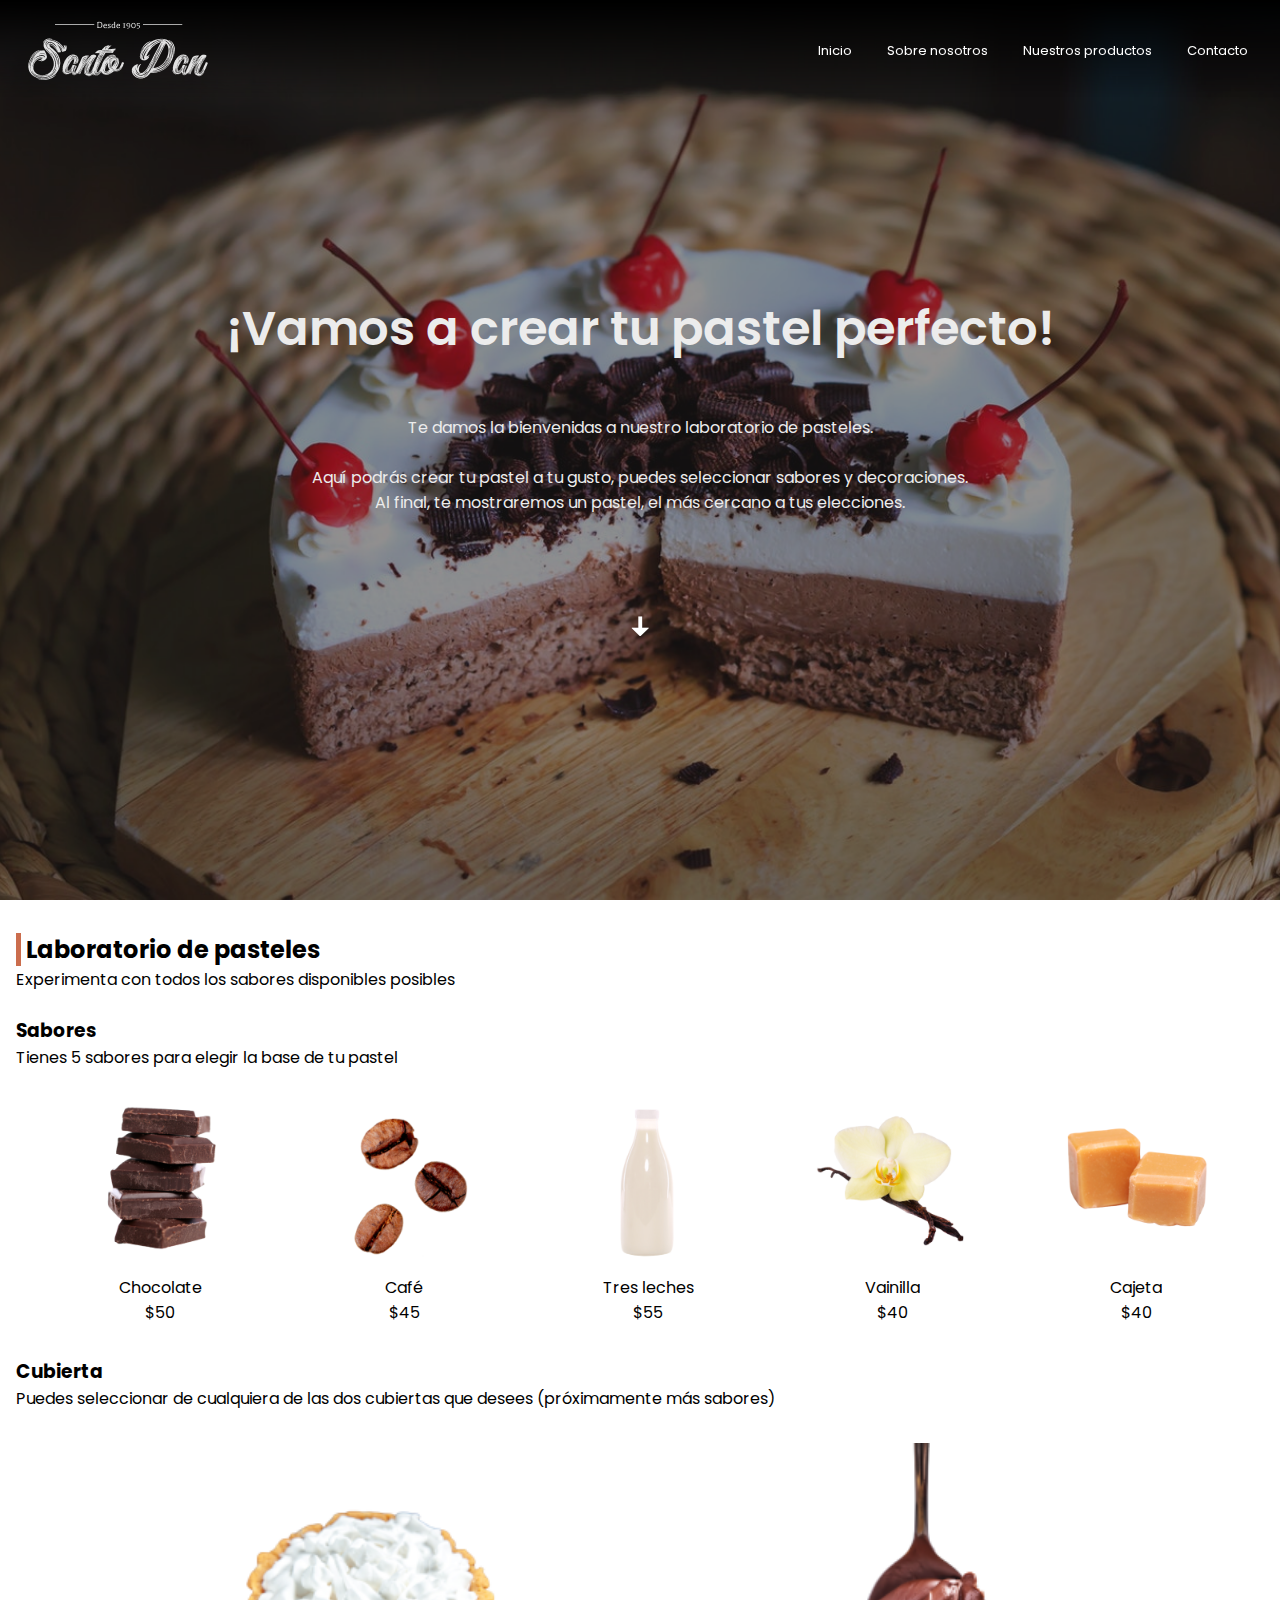
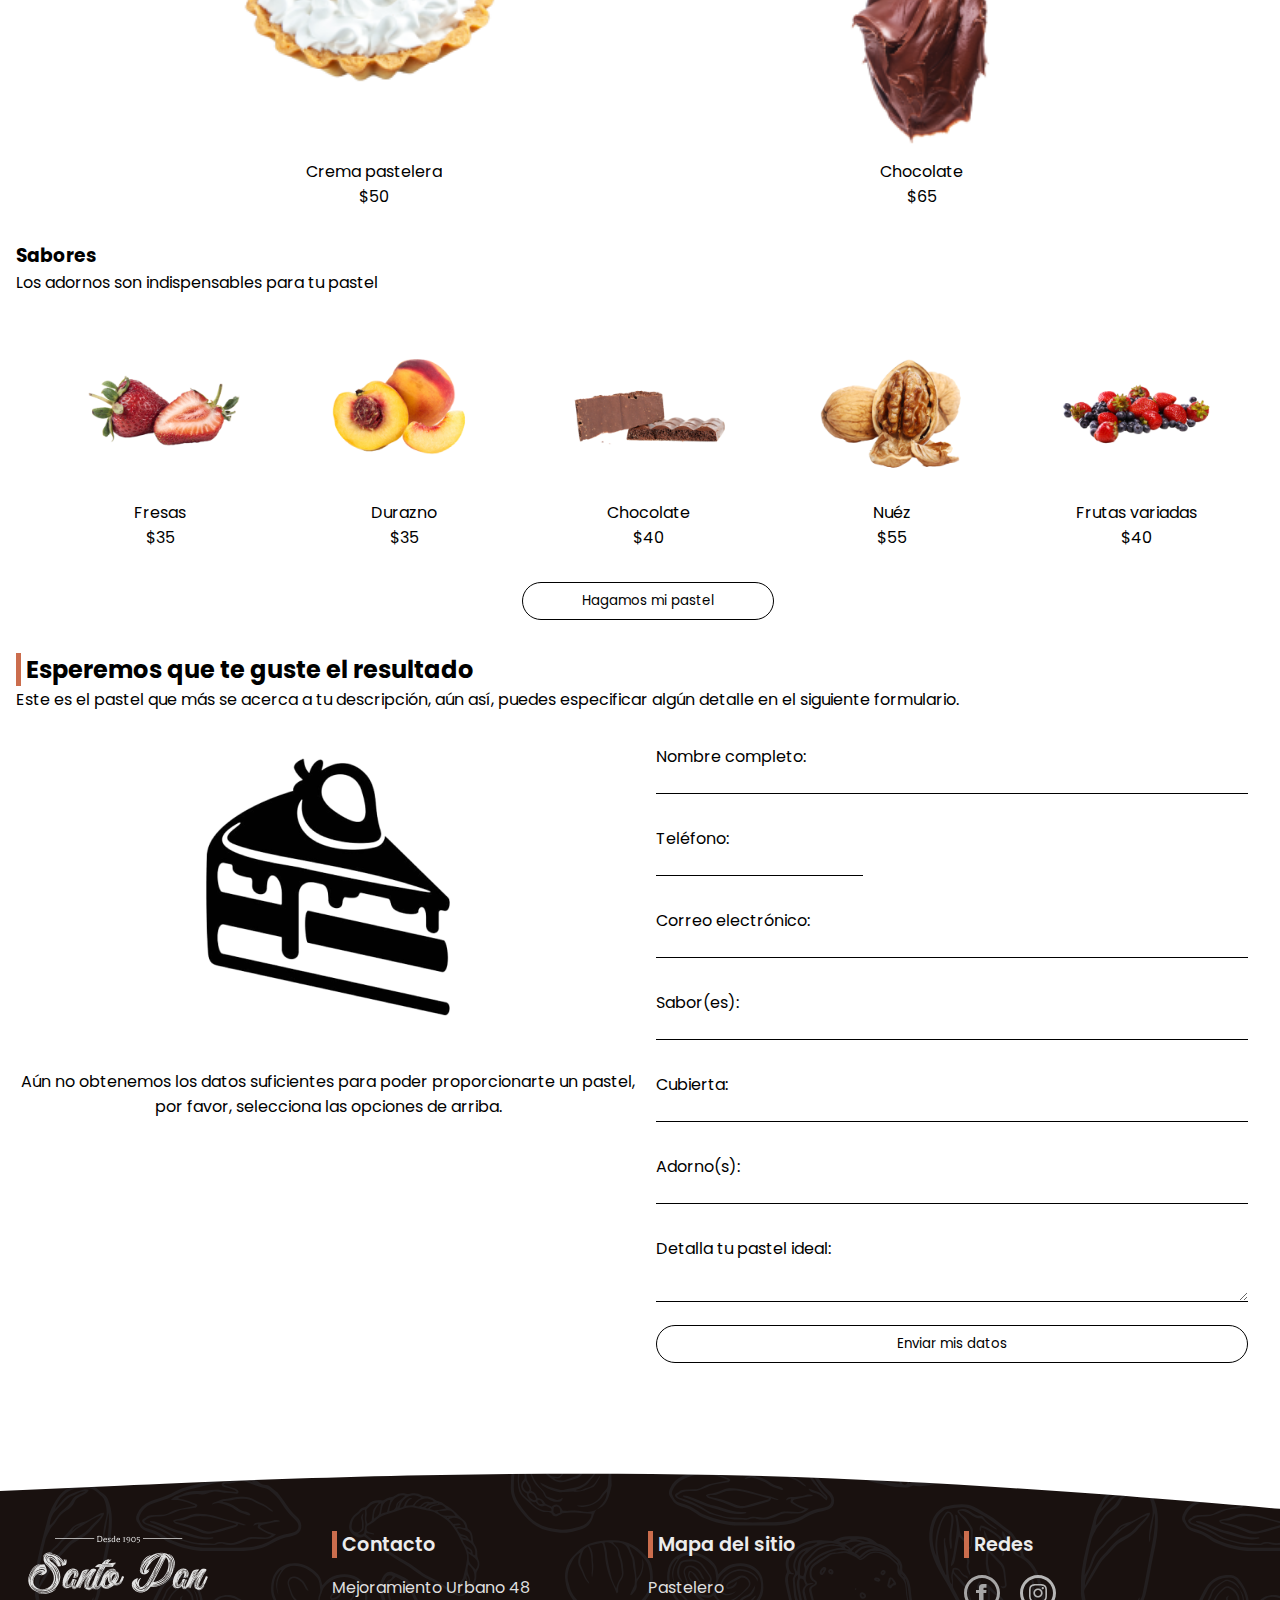
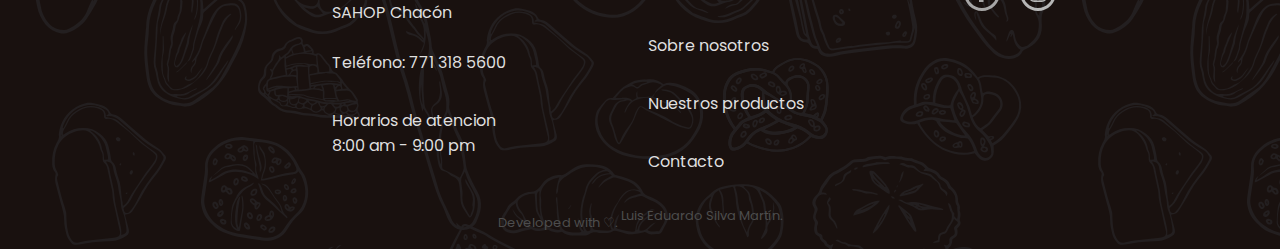
==== 02 - HMTL/pasteles.html @ e90a3957 "add : Website Santo Pan" ====
<!DOCTYPE html>
<html lang="en">

<head>
  <meta charset="UTF-8">
  <meta http-equiv="X-UA-Compatible" content="IE=edge">
  <meta name="viewport" content="width=device-width, initial-scale=1.0">

  <link rel="stylesheet" href="./sass/index.css">
  <link rel="icon" href="./images/sp.png">

  <title>Santo Pan</title>
</head>
<body>
  <div class="main">

    <header>
      <img src="./images/logo-blanco.png" alt="Logo bakery">
      <nav>
        <ul>
          <a href="index.html#inicio">Inicio</a>
          <a href="index.html#nosotros">Sobre nosotros</a>
          <a href="index.html#productos">Nuestros productos</a>
          <a href="index.html#contacto">Contacto</a>
        </ul>
      </nav>
    </header>

    <section class="pasteles-info">
      <p>¡Vamos a crear tu <span>pastel</span> perfecto!</p> <br> <br>
      <p>Te damos la bienvenidas a nuestro laboratorio de pasteles. <br><br> 
        Aquí podrás crear tu pastel a tu gusto, puedes seleccionar sabores y decoraciones. <br>
        Al final, te mostraremos un pastel, el más cercano a tus elecciones.
      </p>

      <span><a href="#crear">ꜜ</a></span>
    </section>

    <section class="pasteles-crear" id="crear">
      <div class="opciones">
        <h2>Laboratorio de pasteles</h2>
        <p>Experimenta con todos los sabores disponibles posibles</p>

        <form name="sabores" id="selecciones" action="">
          <h3>Sabores</h3>
          <p>Tienes 5 sabores para elegir la base de tu pastel</p>
          <section class="sabores">
            <div>
              <label for="chocolate"><img src="./images/sabores/chocolate.png" alt="imagen de sabor chocolate"></label>
              <input type="checkbox" class="check" id="chocolate" name="sabores" value="Chocolate">
              <span> Chocolate</span>
              <p>$50</p>
              
            </div>
            <div>
              <label for="cafe"><img src="./images/sabores/cafe.png" alt="imagen de sabor cafe"></label>
              <input type="checkbox" class="check" id="cafe" name="sabores" value="Cafe">
              <span> Café</span>
              <p>$45</p>
            </div>
            <div>
              <label for="tleches"><img src="./images/sabores/leche.png" alt="imagen de sabor tres leches"></label>
              <input type="checkbox" class="check" id="tleches" name="sabores" value="Tres leches">
              <span> Tres leches</span>
              <p>$55</p>
            </div>
            <div>
              <label for="vainilla"><img src="./images/sabores/vainilla.png" alt="imagen de sabor vainilla"></label>
              <input type="checkbox" class="check" id="vainilla" name="sabores" value="Vainilla">
              <span> Vainilla</span>
              <p>$40</p>
            </div>
            <div>
              <label for="cajeta"><img src="./images/sabores/cajeta.png" alt="imagen de sabor cajeta"></label>
              <input type="checkbox" class="check" id="cajeta" name="sabores" value="Cajeta">
              <span> Cajeta</span>
              <p>$40</p>
            </div>
          </section>

          <h3>Cubierta</h3>
          <p>Puedes seleccionar de cualquiera de las dos cubiertas que desees (próximamente más sabores)</p>
          <section class="cubierta">
            <div style="width: 30%;">
              <label for="cubierta-pastelera"><img src="./images/cubierta/pastelera.png" alt="imagen de cubierta pastelera"></label>
              <input type="radio" id="cubierta-pastelera" name="cubierta" value="Crema pastelera">
              <span> Crema pastelera</span>
              <p>$50</p>
            </div>
            <div style="width: 30%;">
              <label for="cubierta-chocolate"><img src="./images/cubierta/chocolate.png" alt="imagen de cubierta de chocolate"></label>
              <input type="radio" id="cubierta-chocolate" name="cubierta" value="Chocolate">
              <span> Chocolate</span>
              <p>$65</p>
            </div>
          </section>


          <h3>Sabores</h3>
          <p>Los adornos son indispensables para tu pastel</p>
          <section class="adornos">
            <div>
              <label for="adorno-fresas"><img src="./images/adornos/fresa.png" alt="imagen de fresas"></label>
              <input type="checkbox" class="check-adorno" id="adorno-fresas" name="adornos" value="Fresa">
              <span> Fresas</span>
              <p>$35</p>
          
            </div>
            <div>
              <label for="adorno-durazno"><img src="./images/adornos/durazno.png" alt="imagen de duraznos"></label>
              <input type="checkbox" class="check-adorno" id="adorno-durazno" name="adornos" value="Durazno">
              <span> Durazno</span>
              <p>$35</p>
            </div>
            <div>
              <label for="adorno-chocolate"><img src="./images/adornos/chocolate.png" alt="imagen de chocolate"></label>
              <input type="checkbox" class="check-adorno" id="adorno-chocolate" name="adornos" value="Chocolate">
              <span> Chocolate</span>
              <p>$40</p>
            </div>
            <div>
              <label for="adorno-nuez"><img src="./images/adornos/nuez.png" alt="imagen de nuez"></label>
              <input type="checkbox" class="check-adorno" id="adorno-nuez" name="adornos" value="Nuez">
              <span> Nuéz</span>
              <p>$55</p>
            </div>
            <div>
              <label for="adorno-variadas"><img src="./images/adornos/frutos.png" alt="imagen de frutas variadas"></label>
              <input type="checkbox" class="check-adorno" id="adorno-variadas" name="adornos" value="Frutas Variadas">
              <span> Frutas variadas</span>
              <p>$40</p>
            </div>
          </section>

          <input type="submit" value="Hagamos mi pastel">
        </form>
      </div>

      <div class="creado">
        <h2>Esperemos que te guste el resultado</h2>
        <p>Este es el pastel que más se acerca a tu descripción, aún así, puedes especificar algún detalle en el siguiente formulario.</p>
        <section>
          <div class="pastel">
            <img class="pastel-imagen" src="./images/pasteles/pastel-silueta.png" alt="Silueta de un pastel">
            <p class="pastel-descripcion">Aún no obtenemos los datos suficientes para poder proporcionarte un pastel, por favor, selecciona las opciones de arriba.</p>
          </div>
          <div class="formulario">
            <form action="" id="form-datos">
              <label for="nombre">Nombre completo:</label><br>
              <input type="text" id="nombre" name="nombre" value=""/><br>

              <label for="telefono">Teléfono:</label><br>
              <input id="phone" name="phone" class="no-arrow" value="" type="tel" maxlength="10"/><br>

              <label for="correo">Correo electrónico:</label><br>
              <input type="text" id="correo" name="correo" value=""/><br>

              <label for="sabores-form">Sabor(es):</label><br>
              <input type="text" id="sabores-form" readonly name="sabores-form" value="" /><br>

              <label for="cubierta-form">Cubierta:</label><br>
              <input type="text" id="cubierta-form" readonly name="cubierta-form" value="" /><br>

              <label for="adorno-form">Adorno(s):</label><br>
              <input type="text" id="adorno-form" readonly name="adorno-form" value="" /><br>

              <label for="descripcion">Detalla tu pastel ideal:</label><br>
              <textarea rows="2" cols="5" name="descripcion" form="form-datos"></textarea>
              
              <input type="submit" value="Enviar mis datos" style="border: 1px solid black;">
            </form>
            
          </div>
        </section>
      </div>
          
    </section>

    <footer id="contacto">
    
      <svg width="1440" height="96" viewBox="0 0 1440 96" fill="none" xmlns="http://www.w3.org/2000/svg">
        <path
          d="M0 64L120 58.7C240 53 480 43 720 48C960 53 1200 75 1320 85.3L1440 96V0H1320C1200 0 960 0 720 0C480 0 240 0 120 0H0V64Z"
          fill="white" />
      </svg>
    
      <div class="informacion">
        <div>
          <img src="./images/logo-blanco.png" alt="Logo bakery">
        </div>
        <div>
          <p> Contacto </p>
          <p>Mejoramiento Urbano 48 <br> SAHOP Chacón</p>
          <br>
          <a href="https://api.whatsapp.com/send?phone=+527713185600" target="blank">Teléfono: 771 318 5600</a>
          <br>
          <br>
          <p>Horarios de atencion<br>8:00 am - 9:00 pm</p>
        </div>
        <div>
          <p> Mapa del sitio </p>
          <a href="pedidos.html">Pastelero</a>
          <br> <br>
          <a href="#nosotros">Sobre nosotros</a>
          <br> <br>
          <a href="#productos">Nuestros productos</a>
          <br> <br>
          <a href="#contacto">Contacto</a>
        </div>
        <div>
          <p> Redes </p>
          <a class="logos-redes" href="https://facebook.com" target="blank"><img src="./images/Facebook.svg"
              alt="Facebook logo"></a>
          <a class="logos-redes" href="https://instagram.com" target="blank"><img src="./images/Insta.svg"
              alt="Instagram logo"></a>
        </div>
      </div>
      <p class="prueba">Developed with ♡. <a class="logos-redes" href="https://github.com/dev-LuisSM" target="blank">Luis
          Eduardo Silva Martín.</a></p>
    </footer>

  </div>

  <script type="text/javascript" src="./js/index.js"></script>
</body>
</html>
---- 02 - HMTL/sass/index.css ----
@import url("https://fonts.googleapis.com/css2?family=Poppins:wght@400;600;700&display=swap");
* {
  -webkit-box-sizing: border-box;
          box-sizing: border-box;
  margin: 0;
  padding: 0;
  -webkit-user-select: none;
     -moz-user-select: none;
      -ms-user-select: none;
          user-select: none;
  overflow-x: hidden;
  scroll-behavior: smooth;
}

body {
  font-family: "Poppins", sans-serif;
  background-color: white;
}

body .landing {
  background-image: url("../images/background.jpg");
  background-position: center;
  background-repeat: no-repeat;
  background-size: cover;
  width: 100%;
  height: 100vh;
  padding-right: 2rem;
  color: white;
  display: -webkit-box;
  display: -ms-flexbox;
  display: flex;
  -webkit-box-orient: vertical;
  -webkit-box-direction: normal;
      -ms-flex-direction: column;
          flex-direction: column;
  -webkit-box-align: end;
      -ms-flex-align: end;
          align-items: flex-end;
  -webkit-box-pack: center;
      -ms-flex-pack: center;
          justify-content: center;
  text-align: end;
}

body .landing p {
  margin-bottom: 1rem;
}

body .landing p:first-of-type {
  font-size: xxx-large;
  font-weight: 600;
}

body .nosotros {
  width: 100%;
  display: -webkit-box;
  display: -ms-flexbox;
  display: flex;
  -webkit-box-orient: vertical;
  -webkit-box-direction: normal;
      -ms-flex-direction: column;
          flex-direction: column;
  -webkit-box-pack: justify;
      -ms-flex-pack: justify;
          justify-content: space-between;
  padding: 4rem 1rem 0 1rem;
}

body .nosotros .imagen {
  display: -webkit-box;
  display: -ms-flexbox;
  display: flex;
  -webkit-box-orient: horizontal;
  -webkit-box-direction: normal;
      -ms-flex-direction: row;
          flex-direction: row;
  -ms-flex-pack: distribute;
      justify-content: space-around;
}

body .nosotros .imagen img {
  width: 100%;
  margin: 0 0 0 -5rem;
}

body .nosotros .imagen p {
  margin: 0 0 0 1rem;
}

body .productos {
  width: 100%;
  display: -webkit-box;
  display: -ms-flexbox;
  display: flex;
  -webkit-box-orient: vertical;
  -webkit-box-direction: normal;
      -ms-flex-direction: column;
          flex-direction: column;
  -webkit-box-pack: justify;
      -ms-flex-pack: justify;
          justify-content: space-between;
  padding: 4rem 1rem 0 1rem;
}

body .pasteles-info {
  background-image: url("../images/background-pasteles.png");
  background-position: center;
  background-repeat: no-repeat;
  background-size: cover;
  background-position: center;
  background-repeat: no-repeat;
  background-size: cover;
  width: 100%;
  height: 100vh;
  display: -webkit-box;
  display: -ms-flexbox;
  display: flex;
  -webkit-box-orient: vertical;
  -webkit-box-direction: normal;
      -ms-flex-direction: column;
          flex-direction: column;
  -webkit-box-pack: center;
      -ms-flex-pack: center;
          justify-content: center;
  -webkit-box-align: center;
      -ms-flex-align: center;
          align-items: center;
  text-align: center;
  color: #ececec;
}

body .pasteles-info p:first-of-type {
  font-size: xxx-large;
  font-weight: 600;
}

body .pasteles-info span:nth-of-type(1) {
  -webkit-transform: translateY(100%);
          transform: translateY(100%);
  font-size: xxx-large;
  font-weight: 600;
}

body .pasteles-crear {
  width: 100%;
}

body .pasteles-crear h2::before {
  content: " ";
  width: 0;
  border-right: 5px solid transparent;
  border-left: 5px solid #cb6d4d;
  position: initial;
}

body .pasteles-crear .opciones {
  width: 100%;
  padding: 2rem 0 0 1rem;
}

body .pasteles-crear .opciones form {
  margin-top: 1.5rem;
  width: 100%;
  display: -webkit-box;
  display: -ms-flexbox;
  display: flex;
  -webkit-box-orient: vertical;
  -webkit-box-direction: normal;
      -ms-flex-direction: column;
          flex-direction: column;
}

body .pasteles-crear .opciones form input[type="checkbox"] {
  visibility: hidden;
}

body .pasteles-crear .opciones form input[type="radio"] {
  visibility: hidden;
}

body .pasteles-crear .opciones form section {
  display: -webkit-box;
  display: -ms-flexbox;
  display: flex;
  -ms-flex-wrap: wrap;
      flex-wrap: wrap;
  -webkit-box-pack: space-evenly;
      -ms-flex-pack: space-evenly;
          justify-content: space-evenly;
}

body .pasteles-crear .opciones form section div {
  margin: 2rem 0;
  display: -webkit-box;
  display: -ms-flexbox;
  display: flex;
  -webkit-box-orient: vertical;
  -webkit-box-direction: normal;
      -ms-flex-direction: column;
          flex-direction: column;
  -webkit-box-align: center;
      -ms-flex-align: center;
          align-items: center;
  -ms-flex-line-pack: center;
      align-content: center;
}

body .pasteles-crear .opciones form section div label {
  display: contents;
}

body .pasteles-crear .opciones form section div :checked + span {
  font-weight: bold;
}

body .pasteles-crear .opciones form section img {
  width: 80%;
}

body .pasteles-crear .creado {
  width: 100%;
  padding: 2rem 1rem 0 1rem;
}

body .pasteles-crear .creado section {
  display: -webkit-box;
  display: -ms-flexbox;
  display: flex;
  width: 100%;
}

body .pasteles-crear .creado section .pastel {
  width: 50%;
  text-align: center;
}

body .pasteles-crear .creado section .formulario {
  width: 50%;
}

body .pasteles-crear .creado section .formulario form {
  margin: 2rem 1rem;
  font-family: 'Poppins';
}

body .pasteles-crear .creado section .formulario form input {
  font-family: "Poppins", sans-serif;
  border: none;
  outline: none;
  border-bottom: 1px solid black;
  width: 100%;
  margin-bottom: 2rem;
}

body .pasteles-crear .creado section .formulario form input[type="tel"] {
  width: 35%;
}

body .pasteles-crear .creado section .formulario form textarea {
  font-family: "Poppins", sans-serif;
  width: 100%;
  resize: vertical;
  border: none;
  outline: none;
  border-bottom: 1px solid black;
  margin-bottom: 1rem;
}

a {
  color: white;
  text-decoration: none;
  cursor: pointer;
  -webkit-transition: 0.3s;
  transition: 0.3s;
  display: inline-block;
}

a::after {
  content: '';
  width: 0px;
  height: 1px;
  display: block;
  background: white;
  -webkit-transition: 300ms;
  transition: 300ms;
}

a:hover::after {
  width: 100%;
}

header {
  width: 100%;
  padding: 1rem;
  background: black;
  background: -webkit-gradient(linear, left bottom, left top, color-stop(11%, rgba(0, 0, 0, 0)), to(black));
  background: linear-gradient(0deg, rgba(0, 0, 0, 0) 11%, black 100%);
  position: fixed;
  display: -webkit-box;
  display: -ms-flexbox;
  display: flex;
  -webkit-box-orient: horizontal;
  -webkit-box-direction: normal;
      -ms-flex-direction: row;
          flex-direction: row;
  -webkit-box-align: center;
      -ms-flex-align: center;
          align-items: center;
  -webkit-box-pack: justify;
      -ms-flex-pack: justify;
          justify-content: space-between;
  font-size: small;
}

header nav a {
  padding: 0 1rem;
}

button {
  padding: 0.5rem 2rem;
  border: 2px solid white;
  border-radius: 88px;
  background-color: #ffffff00;
  font-family: "Poppins";
  color: white;
  -webkit-transition: 0.3s;
  transition: 0.3s;
}

button:hover {
  padding: 0.5rem 2rem;
  border: none;
  border-radius: 88px;
  color: black;
  background-color: white;
}

.left-to-right {
  display: -webkit-box;
  display: -ms-flexbox;
  display: flex;
  width: 100%;
  -ms-flex-pack: distribute;
      justify-content: space-around;
  margin-bottom: 5rem;
}

.left-to-right h2::before {
  content: " ";
  width: 0;
  border-right: 5px solid transparent;
  border-left: 5px solid #cb6d4d;
  position: initial;
}

.left-to-right p {
  width: 70%;
}

.cards {
  display: -webkit-box;
  display: -ms-flexbox;
  display: flex;
  width: 100%;
  -ms-flex-pack: distribute;
      justify-content: space-around;
  margin-bottom: 2rem;
}

.cards div {
  width: 100%;
  text-align: center;
  display: -webkit-box;
  display: -ms-flexbox;
  display: flex;
  margin: 0 1rem;
  -webkit-box-orient: vertical;
  -webkit-box-direction: normal;
      -ms-flex-direction: column;
          flex-direction: column;
  -ms-flex-wrap: wrap;
      flex-wrap: wrap;
  -ms-flex-line-pack: center;
      align-content: center;
  -webkit-box-pack: start;
      -ms-flex-pack: start;
          justify-content: flex-start;
  -webkit-box-align: center;
      -ms-flex-align: center;
          align-items: center;
}

.cards div p {
  margin-top: 1rem;
}

.cards div p:first-of-type {
  font-weight: 600;
  font-size: larger;
}

footer {
  width: 100%;
  height: auto;
  background-color: #19110f;
  background-image: url(../images/Patron.svg);
}

footer .informacion {
  display: -webkit-box;
  display: -ms-flexbox;
  display: flex;
  width: 100%;
}

footer .informacion div {
  width: 25%;
}

footer .informacion div:nth-of-type(1) {
  margin: 0 0 0 1rem;
}

footer .informacion a {
  color: #dfdfdf;
}

footer .informacion a::after {
  content: '';
  width: 0px;
  height: 1px;
  display: block;
  background: #dfdfdf;
  -webkit-transition: 300ms;
  transition: 300ms;
}

footer .informacion a:hover::after {
  width: 100%;
}

footer .informacion p {
  color: #dfdfdf;
}

footer .informacion p:first-of-type {
  font-weight: 600;
  font-size: larger;
  color: #ececec;
  margin-bottom: 1rem;
}

footer .informacion p:first-of-type::before {
  content: " ";
  width: 0;
  border-right: 5px solid transparent;
  border-left: 5px solid #cb6d4d;
  position: initial;
}

footer .informacion .logos-redes {
  margin-right: 1rem;
}

.prueba {
  margin: 1.5rem 1rem 1rem 1rem;
  text-align: center;
  color: #4d4d4d;
  font-size: small;
}

.prueba a {
  color: #4d4d4d;
}

.prueba a::after {
  content: '';
  width: 0px;
  height: 1px;
  display: block;
  background: #4d4d4d;
  -webkit-transition: 300ms;
  transition: 300ms;
}

.prueba a:hover::after {
  width: 100%;
}

input[type="submit"] {
  font-family: 'Poppins';
  background-color: white;
  border: 1px solid black;
  padding: 0.5rem 1rem;
  border-radius: 88px;
  -ms-flex-item-align: center;
      -ms-grid-row-align: center;
      align-self: center;
  width: 20%;
  -webkit-transition: 0.3s;
  transition: 0.3s;
}

input[type="submit"]:hover {
  background-color: #19110f;
  color: white;
  border: 1px solid white;
}
/*# sourceMappingURL=index.css.map */
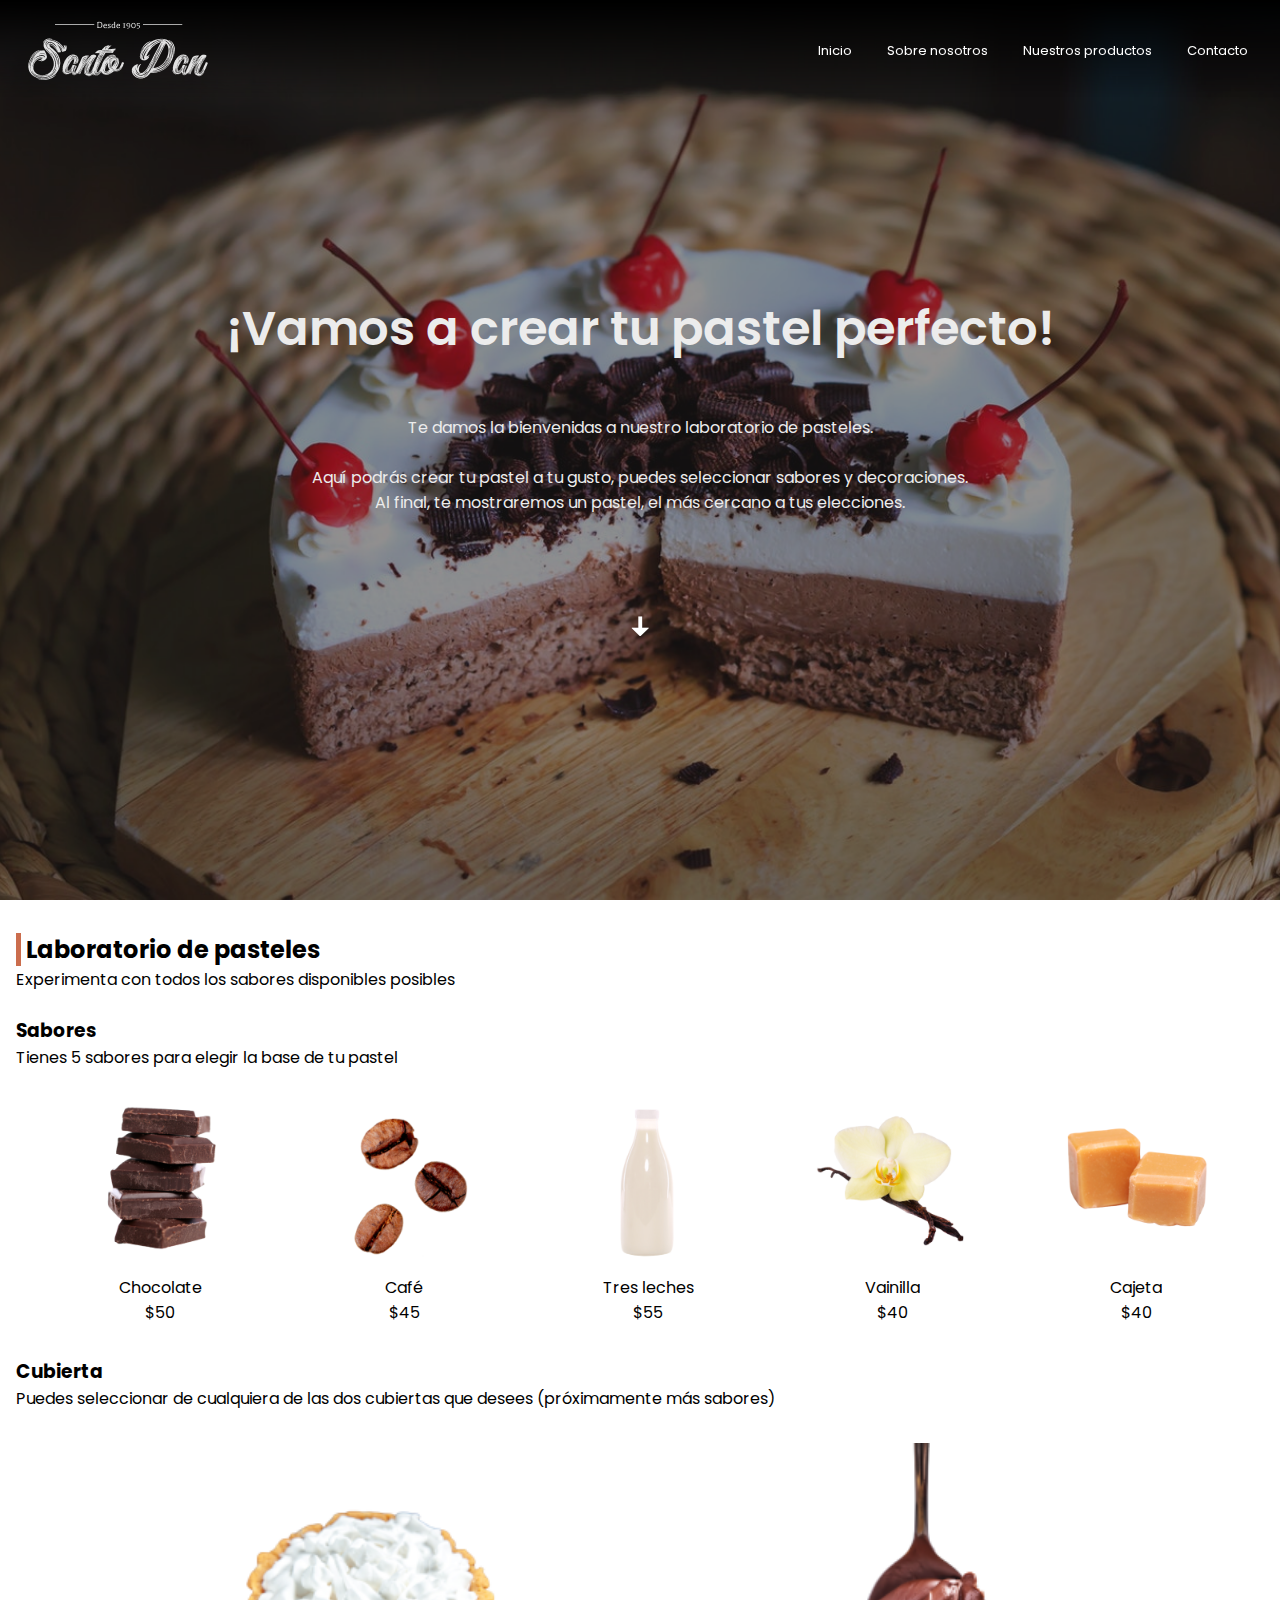
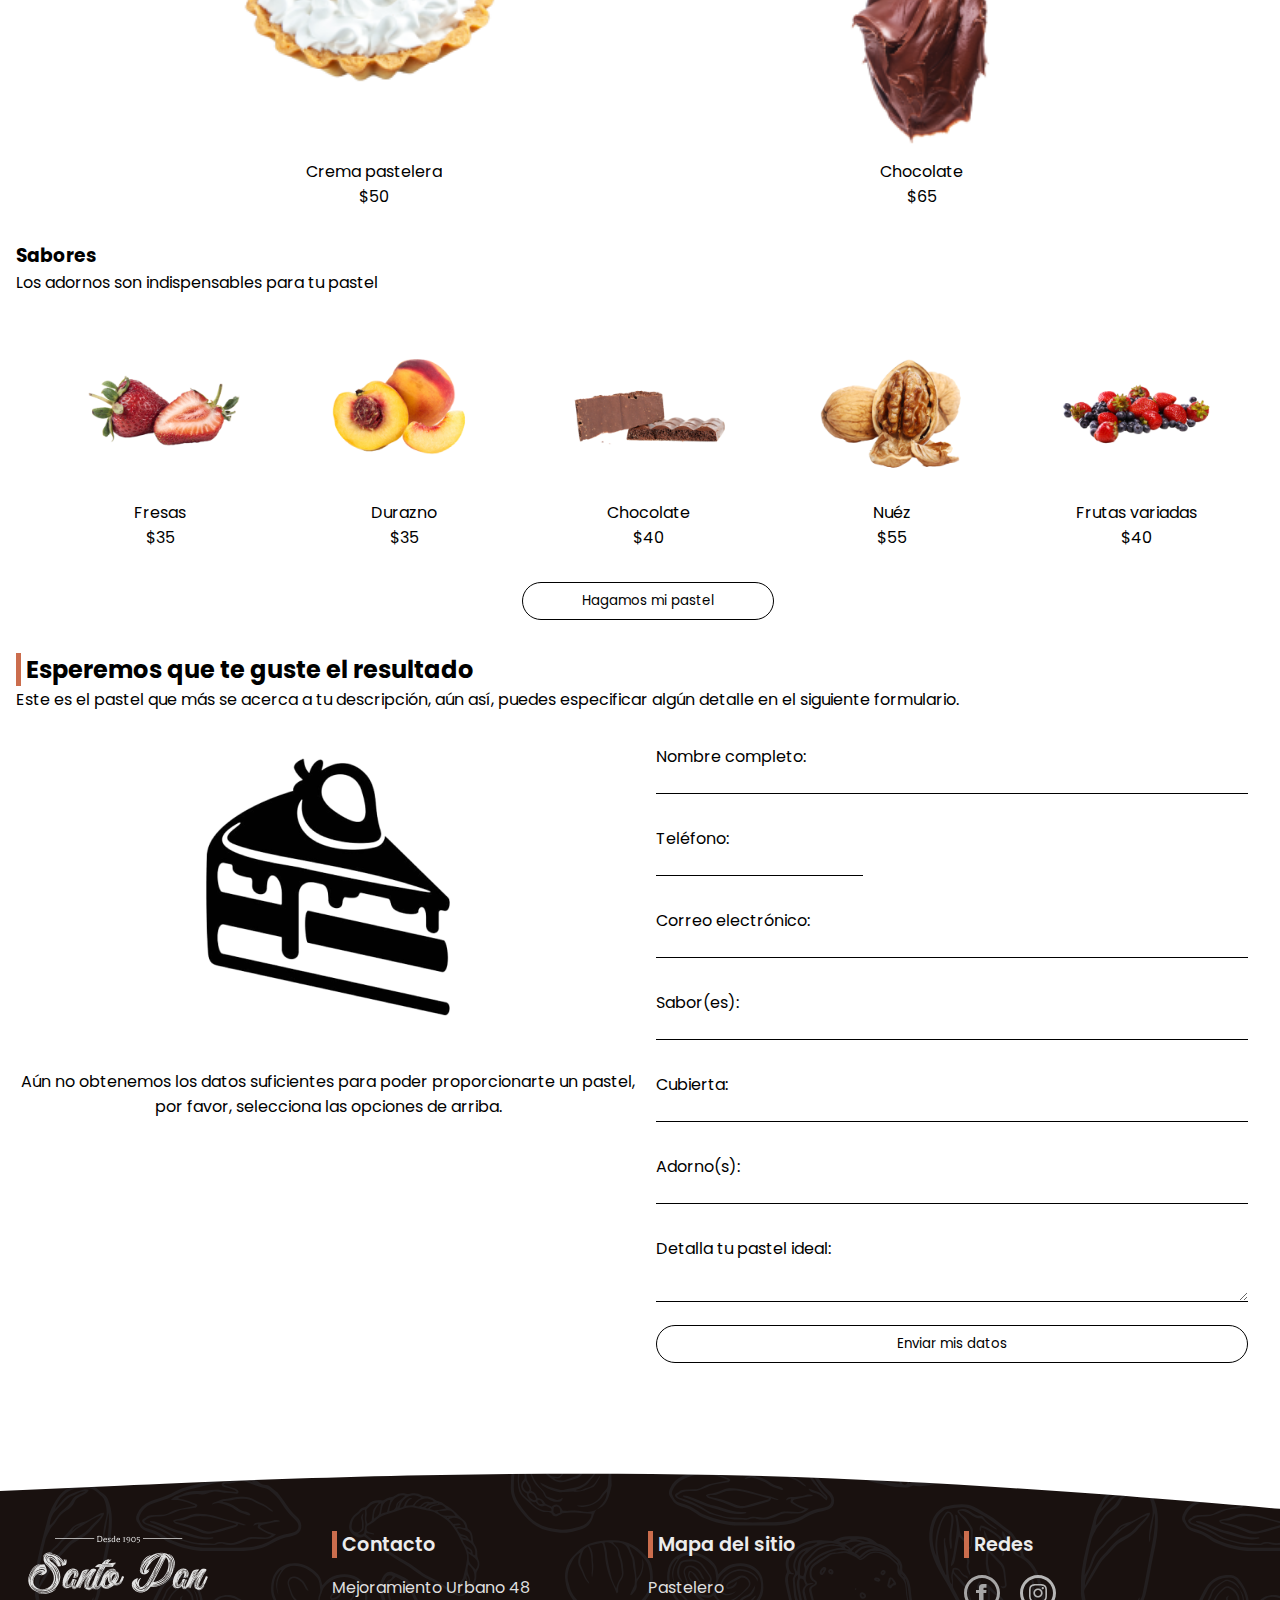
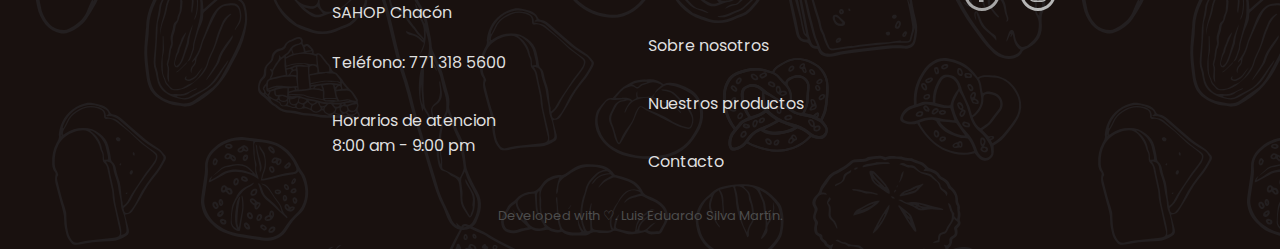
==== commit b74f76a2: "Update Pasteles.html" ====
--- a/02 - HMTL/pasteles.html
+++ b/02 - HMTL/pasteles.html
@@ -215,7 +215,7 @@
               alt="Instagram logo"></a>
         </div>
       </div>
-      <p class="prueba">Developed with ♡. <a class="logos-redes" href="https://github.com/dev-LuisSM" target="blank">Luis
+      <p class="prueba"><a class="logos-redes" href="https://github.com/dev-LuisSM" target="blank">Developed with ♡. Luis
           Eduardo Silva Martín.</a></p>
     </footer>
 
@@ -223,4 +223,4 @@
 
   <script type="text/javascript" src="./js/index.js"></script>
 </body>
-</html>+</html>
